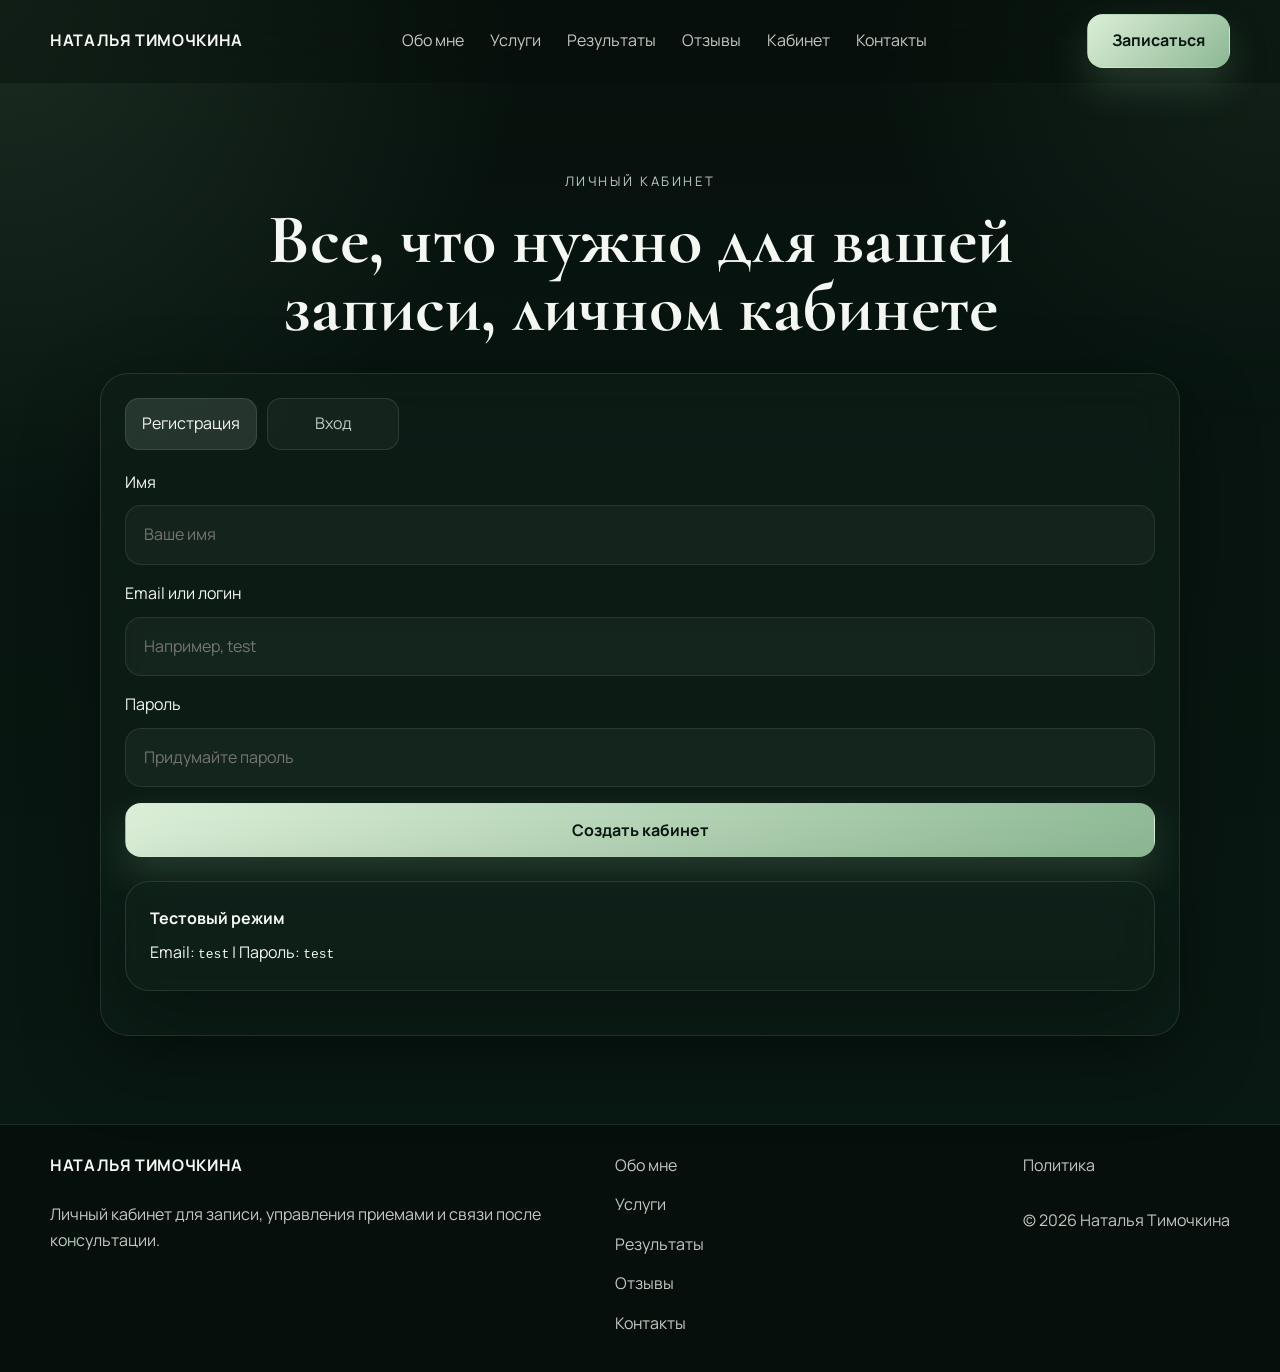
==== cabinet.html @ cf98fb64 "Add files via upload" ====
<!DOCTYPE html>
<html lang="ru">
<head>
  <meta charset="UTF-8">
  <meta name="viewport" content="width=device-width, initial-scale=1.0">
  <meta name="description" content="Личный кабинет Натальи Тимочкиной: запись, перенос, отмена приема и чат после записи.">
  <title>Личный кабинет | Наталья Тимочкина</title>
  <link rel="preconnect" href="https://fonts.googleapis.com">
  <link rel="preconnect" href="https://fonts.gstatic.com" crossorigin>
  <link href="https://fonts.googleapis.com/css2?family=Manrope:wght@400;500;600;700;800&family=Cormorant+Garamond:wght@500;600;700&display=swap" rel="stylesheet">
  <link rel="stylesheet" href="styles.css">
</head>
<body>
  <header class="site-header is-scrolled">
    <div class="container header-wrap">
      <a class="brand" href="index.html#hero">Наталья Тимочкина</a>
      <nav class="nav">
        <a href="index.html#about">Обо мне</a>
        <a href="index.html#services">Услуги</a>
        <a href="index.html#results">Результаты</a>
        <a href="index.html#reviews">Отзывы</a>
        <a href="cabinet.html">Кабинет</a>
        <a href="index.html#contacts">Контакты</a>
      </nav>
      <a class="btn btn-primary header-cta" href="index.html#contacts">Записаться</a>
    </div>
  </header>

  <main>
    <section class="section cabinet page-cabinet" id="cabinet">
      <div class="container">
        <div class="section-head reveal is-visible">
          <p class="eyebrow">Личный кабинет</p>
          <h1 class="policy-title">Все, что нужно для вашей записи, личном кабинете</h1>
        </div>

        <div class="cabinet-grid">
          <div class="portal-auth glass-card reveal is-visible" id="portal-auth">
            <div class="portal-tabs">
              <button class="portal-tab is-active" type="button" data-portal-tab="register">Регистрация</button>
              <button class="portal-tab" type="button" data-portal-tab="login">Вход</button>
            </div>

            <form class="portal-form" id="register-form">
              <label>
                <span>Имя</span>
                <input type="text" name="name" placeholder="Ваше имя" required>
              </label>
              <label>
                <span>Email или логин</span>
                <input type="text" name="email" placeholder="Например, test" required>
              </label>
              <label>
                <span>Пароль</span>
                <input type="password" name="password" placeholder="Придумайте пароль" required>
              </label>
              <button class="btn btn-primary" type="submit">Создать кабинет</button>
            </form>

            <form class="portal-form is-hidden" id="login-form">
              <label>
                <span>Email или логин</span>
                <input type="text" name="email" placeholder="Например, test" required>
              </label>
              <label>
                <span>Пароль</span>
                <input type="password" name="password" placeholder="Введите пароль" required>
              </label>
              <button class="btn btn-primary" type="submit">Войти</button>
            </form>

            <div class="about-note glass-card">
              <strong>Тестовый режим</strong>
              <span>Email: <code>test</code> | Пароль: <code>test</code></span>
            </div>

            <p class="form-status" id="portal-auth-status" aria-live="polite"></p>
          </div>

          <div class="portal-dashboard glass-card reveal is-visible is-hidden" id="portal-dashboard">
            <div class="portal-topbar">
              <div>
                <p class="eyebrow">Ваш профиль</p>
                <h3 id="portal-user-name">Клиент</h3>
                <p class="portal-user-email" id="portal-user-email"></p>
              </div>
              <button class="btn btn-secondary" type="button" id="portal-logout">Выйти</button>
            </div>

            <div class="portal-panels">
              <section class="portal-panel">
                <h3>Записаться на консультацию</h3>
                <form class="portal-form" id="booking-form">
                  <label>
                    <span>Формат</span>
                    <select name="service" required>
                      <option value="Первичная консультация">Первичная консультация</option>
                      <option value="Разбор анализов">Разбор анализов</option>
                      <option value="Повторный приём">Повторный приём</option>
                      <option value="Сопровождение">Сопровождение</option>
                    </select>
                  </label>
                  <label>
                    <span>Дата и время</span>
                    <input type="datetime-local" name="date" required>
                  </label>
                  <label>
                    <span>Комментарий</span>
                    <textarea name="notes" rows="4" placeholder="Уточните запрос или пожелания"></textarea>
                  </label>
                  <button class="btn btn-primary" type="submit">Записаться</button>
                </form>
                <p class="form-status" id="booking-status" aria-live="polite"></p>
              </section>

              <section class="portal-panel">
                <h3>Мои записи</h3>
                <div class="appointment-list" id="appointment-list">
                  <p class="portal-empty">Пока нет записей. После бронирования здесь появятся консультации и доступ к чату.</p>
                </div>
              </section>
            </div>

            <section class="portal-panel portal-chat">
              <div class="portal-chat-head">
                <div>
                  <h3>Чат с Натальей</h3>
                  <p class="portal-chat-note" id="chat-gate-note">Чат откроется после записи на консультацию или приём.</p>
                </div>
                <button class="btn btn-secondary" type="button" id="clear-system-notices">Очистить системные уведомления</button>
              </div>
              <div class="chat-log" id="chat-log">
                <p class="portal-empty">Здесь будет история сообщений после подтверждённой записи.</p>
              </div>
              <form class="chat-form" id="chat-form">
                <textarea name="message" rows="3" placeholder="Напишите сообщение Наталье" required></textarea>
                <button class="btn btn-primary" type="submit">Отправить</button>
              </form>
              <p class="form-status" id="chat-status" aria-live="polite"></p>
            </section>
          </div>
        </div>
      </div>
    </section>
  </main>

  <footer class="site-footer">
    <div class="container footer-wrap">
      <div>
        <a class="brand footer-brand" href="index.html#hero">Наталья Тимочкина</a>
        <p class="footer-copy">Личный кабинет для записи, управления приемами и связи после консультации.</p>
      </div>
      <nav class="footer-nav">
        <a href="index.html#about">Обо мне</a>
        <a href="index.html#services">Услуги</a>
        <a href="index.html#results">Результаты</a>
        <a href="index.html#reviews">Отзывы</a>
        <a href="index.html#contacts">Контакты</a>
      </nav>
      <div class="footer-meta">
        <a href="privacy.html">Политика</a>
        <p>© 2026 Наталья Тимочкина</p>
      </div>
    </div>
  </footer>

  <script src="script.js"></script>
</body>
</html>
---- styles.css ----
:root {
  --bg: #07110d;
  --bg-soft: #0d1b16;
  --panel: rgba(15, 33, 25, 0.62);
  --panel-strong: rgba(12, 28, 21, 0.85);
  --text: #f5f7f2;
  --muted: #bfcbc1;
  --line: rgba(209, 235, 215, 0.12);
  --accent: #9ec7a4;
  --accent-strong: #dcefd8;
  --shadow: 0 24px 80px rgba(0, 0, 0, 0.32);
  --radius: 24px;
  --radius-sm: 18px;
  --container: 1180px;
}

* {
  box-sizing: border-box;
}

html {
  scroll-behavior: smooth;
}

body {
  margin: 0;
  font-family: "Manrope", sans-serif;
  background:
    radial-gradient(circle at top left, rgba(117, 165, 125, 0.18), transparent 28%),
    radial-gradient(circle at top right, rgba(90, 128, 97, 0.15), transparent 22%),
    linear-gradient(180deg, #07110d 0%, #081510 35%, #091913 100%);
  color: var(--text);
  line-height: 1.6;
}

img {
  display: block;
  max-width: 100%;
}

a {
  color: inherit;
  text-decoration: none;
}

button,
input,
textarea {
  font: inherit;
}

.container {
  width: min(calc(100% - 32px), var(--container));
  margin: 0 auto;
}

.section {
  padding: 88px 0;
  position: relative;
}

.eyebrow {
  margin: 0 0 14px;
  color: var(--accent);
  font-size: 0.82rem;
  letter-spacing: 0.2em;
  text-transform: uppercase;
}

.section-head {
  max-width: 780px;
  margin-bottom: 36px;
}

.section h2,
.hero h1 {
  margin: 0;
  font-family: "Cormorant Garamond", serif;
  line-height: 0.94;
  letter-spacing: -0.03em;
}

.section h2 {
  font-size: clamp(2.3rem, 6vw, 4rem);
}

.policy-title {
  margin: 0;
  font-family: "Cormorant Garamond", serif;
  font-size: clamp(2.4rem, 7vw, 4.4rem);
  line-height: 0.96;
}

.page-cabinet {
  min-height: 100vh;
  display: flex;
  align-items: center;
}

.page-cabinet .container {
  width: min(calc(100% - 32px), 1240px);
}

.page-cabinet .section-head {
  margin: 0 auto 32px;
  text-align: center;
}

.site-header {
  position: sticky;
  top: 0;
  z-index: 50;
  padding: 14px 0;
  backdrop-filter: blur(18px);
  background: rgba(6, 15, 11, 0.42);
  border-bottom: 1px solid transparent;
  transition: background 0.3s ease, border-color 0.3s ease, box-shadow 0.3s ease;
}

.site-header.is-scrolled {
  background: rgba(7, 17, 13, 0.84);
  border-color: var(--line);
  box-shadow: 0 12px 32px rgba(0, 0, 0, 0.18);
}

.header-wrap {
  display: flex;
  align-items: center;
  justify-content: space-between;
  gap: 18px;
}

.brand {
  font-weight: 700;
  font-size: 1rem;
  letter-spacing: 0.04em;
  text-transform: uppercase;
}

.nav {
  display: none;
  align-items: center;
  gap: 26px;
}

.nav.is-open {
  position: absolute;
  top: calc(100% + 10px);
  left: 16px;
  right: 16px;
  display: grid;
  gap: 14px;
  padding: 18px;
  border-radius: 24px;
  border: 1px solid var(--line);
  background: rgba(7, 17, 13, 0.96);
  backdrop-filter: blur(18px);
  box-shadow: var(--shadow);
}

.nav a,
.footer-nav a {
  color: var(--muted);
  transition: color 0.25s ease;
}

.nav a:hover,
.footer-nav a:hover,
.contact-email:hover {
  color: var(--text);
}

.menu-toggle {
  width: 48px;
  height: 48px;
  display: inline-flex;
  flex-direction: column;
  justify-content: center;
  gap: 6px;
  border-radius: 14px;
  border: 1px solid var(--line);
  background: rgba(255, 255, 255, 0.04);
  color: var(--text);
}

.menu-toggle span {
  width: 18px;
  height: 2px;
  margin: 0 auto;
  background: currentColor;
  border-radius: 999px;
}

.header-cta {
  display: none;
}

.btn {
  display: inline-flex;
  align-items: center;
  justify-content: center;
  gap: 10px;
  min-height: 54px;
  padding: 0 24px;
  border-radius: 16px;
  border: 1px solid transparent;
  font-weight: 700;
  transition: transform 0.25s ease, box-shadow 0.25s ease, border-color 0.25s ease, background 0.25s ease;
}

.btn:hover {
  transform: translateY(-2px);
}

.btn-primary {
  background: linear-gradient(135deg, #dbeed7 0%, #8db894 100%);
  color: #0a1610;
  box-shadow: 0 18px 38px rgba(136, 182, 143, 0.22);
}

.btn-primary:hover {
  box-shadow: 0 20px 48px rgba(136, 182, 143, 0.32);
}

.btn-secondary {
  background: rgba(255, 255, 255, 0.04);
  border-color: var(--line);
  color: var(--text);
}

.btn-secondary:hover {
  background: rgba(255, 255, 255, 0.08);
}

.glass-card,
.service-card,
.step-card,
.contact-form,
.inline-cta,
.solution-banner {
  border: 1px solid var(--line);
  background: var(--panel);
  backdrop-filter: blur(22px);
  box-shadow: var(--shadow);
}

.hero {
  position: relative;
  min-height: 100svh;
  display: flex;
  align-items: center;
  overflow: clip;
}

.hero-bg {
  position: absolute;
  inset: 0;
  background:
    linear-gradient(180deg, rgba(5, 11, 8, 0.35) 0%, rgba(5, 11, 8, 0.74) 70%, rgba(5, 11, 8, 0.9) 100%),
    url("https://images.unsplash.com/photo-1490645935967-10de6ba17061?auto=format&fit=crop&w=1600&q=80") center/cover no-repeat;
  filter: blur(2px);
  transform: scale(1.04);
}

.hero-content {
  position: relative;
  z-index: 1;
  padding: 120px 0 80px;
}

.hero-copy {
  max-width: 760px;
}

.hero h1 {
  font-size: clamp(3.2rem, 10vw, 6.8rem);
  margin-bottom: 22px;
}

.hero-text {
  max-width: 640px;
  color: var(--muted);
  font-size: 1.04rem;
  margin-bottom: 28px;
}

.hero-actions {
  display: flex;
  flex-direction: column;
  gap: 14px;
  margin-bottom: 26px;
}

.hero-points {
  list-style: none;
  padding: 0;
  margin: 0;
  display: grid;
  gap: 10px;
  color: var(--accent-strong);
}

.hero-points li::before {
  content: "•";
  color: var(--accent);
  margin-right: 10px;
}

.problem-grid,
.services-grid,
.results-grid,
.process-grid,
.reviews-grid {
  display: grid;
  gap: 18px;
}

.problem-grid {
  grid-template-columns: repeat(1, minmax(0, 1fr));
}

.glass-card,
.service-card,
.step-card,
.review-card,
.result-card {
  border-radius: var(--radius);
  padding: 24px;
}

.problem-grid h3,
.service-card h3,
.result-card h3,
.step-card h3 {
  margin-top: 0;
  margin-bottom: 10px;
  font-size: 1.2rem;
}

.solution-banner,
.inline-cta {
  margin-top: 24px;
  padding: 24px;
  border-radius: var(--radius);
  display: grid;
  gap: 18px;
}

.about-grid,
.cabinet-grid,
.contacts-grid {
  display: grid;
  gap: 24px;
  align-items: center;
}

.about-photo img {
  min-height: 420px;
  object-fit: cover;
  border-radius: calc(var(--radius) + 6px);
  box-shadow: var(--shadow);
}

.about-note {
  margin-top: 24px;
  display: grid;
  gap: 8px;
}

.services-grid .service-card {
  display: grid;
  gap: 18px;
}

.service-card,
.step-card {
  background: linear-gradient(180deg, rgba(17, 36, 28, 0.86), rgba(10, 23, 18, 0.72));
}

.result-label,
.step-card span {
  display: inline-flex;
  margin-bottom: 14px;
  color: var(--accent);
  letter-spacing: 0.14em;
  text-transform: uppercase;
  font-size: 0.82rem;
}

.step-card span {
  width: 48px;
  height: 48px;
  align-items: center;
  justify-content: center;
  border-radius: 14px;
  border: 1px solid var(--line);
  background: rgba(255, 255, 255, 0.04);
}

.review-card {
  border: 1px solid var(--line);
  background: rgba(16, 35, 27, 0.72);
  border-radius: var(--radius);
  box-shadow: var(--shadow);
}

.review-card p {
  margin-top: 0;
  color: var(--accent-strong);
}

.contact-actions {
  display: flex;
  flex-wrap: wrap;
  gap: 14px;
  margin: 28px 0 18px;
}

.contact-email {
  color: var(--accent-strong);
}

.contact-form {
  border-radius: calc(var(--radius) + 4px);
  padding: 24px;
  display: grid;
  gap: 18px;
}

.contact-form label {
  display: grid;
  gap: 10px;
}

.portal-auth,
.portal-dashboard,
.portal-panel {
  border-radius: calc(var(--radius) + 4px);
  padding: 24px;
}

.cabinet-grid {
  max-width: 1080px;
  margin: 0 auto;
}

.portal-dashboard {
  display: grid;
  gap: 24px;
}

.portal-auth {
  max-width: 100px;
  margin: 0 auto;
}

.portal-tabs {
  display: inline-grid;
  grid-template-columns: repeat(2, minmax(0, 1fr));
  gap: 10px;
  margin-bottom: 20px;
}

.portal-tab {
  border: 1px solid var(--line);
  border-radius: 14px;
  background: rgba(255, 255, 255, 0.04);
  color: var(--muted);
  padding: 12px 16px;
}

.portal-tab.is-active {
  background: rgba(220, 239, 216, 0.12);
  color: var(--text);
}

.portal-form,
.chat-form {
  display: grid;
  gap: 16px;
}

.portal-form label,
.chat-form label {
  display: grid;
  gap: 10px;
}

.portal-form input,
.portal-form textarea,
.portal-form select,
.chat-form textarea {
  width: 100%;
  border: 1px solid rgba(215, 233, 220, 0.1);
  border-radius: 16px;
  background: rgba(255, 255, 255, 0.04);
  color: var(--text);
  padding: 16px 18px;
  outline: none;
}

.portal-form select,
.portal-form select option {
  background: #0d1b16;
  color: var(--text);
}

.chat-form textarea {
  min-height: 120px;
  max-height: 120px;
  resize: none;
}

.portal-chat {
  min-height: 520px;
}

.chat-log {
  min-height: 0;
}

.portal-topbar,
.portal-chat-head,
.appointment-card-head,
.appointment-card-actions {
  display: flex;
  flex-wrap: wrap;
  justify-content: space-between;
  gap: 14px;
  align-items: center;
}

.portal-user-email,
.portal-chat-note,
.appointment-meta,
.portal-empty {
  color: var(--muted);
}

.portal-panels {
  display: grid;
  gap: 20px;
}

.portal-panel {
  border: 1px solid var(--line);
  background: rgba(255, 255, 255, 0.03);
}

.appointment-list,
.chat-log {
  display: grid;
  gap: 14px;
}

.appointment-card,
.chat-message {
  border: 1px solid var(--line);
  border-radius: 18px;
  padding: 18px;
  background: rgba(8, 19, 15, 0.72);
}

.chat-message {
  align-self: start;
}


.appointment-status {
  display: inline-flex;
  align-items: center;
  justify-content: center;
  min-height: 36px;
  padding: 0 12px;
  border-radius: 999px;
  background: rgba(220, 239, 216, 0.1);
  color: var(--accent-strong);
  font-size: 0.82rem;
  letter-spacing: 0.08em;
  text-transform: uppercase;
}

.appointment-status.is-cancelled {
  background: rgba(255, 143, 143, 0.1);
  color: #ffb8b8;
}

.appointment-card-actions .btn {
  min-height: 44px;
  padding: 0 18px;
}

.chat-message strong {
  display: block;
  margin-bottom: 6px;
}

.chat-message time {
  display: block;
  margin-top: 10px;
  color: var(--muted);
  font-size: 0.86rem;
}

.is-hidden {
  display: none !important;
}

.contact-form span,
.form-status,
.form-note,
.footer-copy,
.footer-meta,
.section p,
.review-card strong {
  color: var(--muted);
}

.form-status {
  min-height: 24px;
  margin: -4px 0 0;
}

#booking-status {
  margin-top: 8px;
}

.form-status.is-success {
  color: var(--accent-strong);
}

.form-status.is-error {
  color: #ffb3b3;
}

.portal-entry-note {
  margin: -6px 0 0;
  color: var(--muted);
}

.portal-entry-note a {
  color: var(--accent-strong);
}

.contact-form input,
.contact-form textarea {
  width: 100%;
  border: 1px solid rgba(215, 233, 220, 0.1);
  border-radius: 16px;
  background: rgba(255, 255, 255, 0.04);
  color: var(--text);
  padding: 16px 18px;
  outline: none;
  transition: border-color 0.25s ease, background 0.25s ease;
}

.contact-form input:focus,
.contact-form textarea:focus {
  border-color: rgba(158, 199, 164, 0.6);
  background: rgba(255, 255, 255, 0.06);
}

.site-footer {
  padding: 28px 0 36px;
  border-top: 1px solid var(--line);
  background: rgba(4, 10, 8, 0.64);
}

.footer-wrap,
.footer-nav,
.footer-meta {
  display: grid;
  gap: 14px;
}

.footer-brand {
  display: inline-block;
  margin-bottom: 8px;
}

.reveal {
  opacity: 0;
  transform: translateY(34px);
  transition: opacity 0.8s ease, transform 0.8s ease;
}

.reveal.is-visible {
  opacity: 1;
  transform: translateY(0);
}

@media (min-width: 720px) {
  .hero-actions,
  .solution-banner,
  .inline-cta {
    grid-auto-flow: column;
    justify-content: start;
    align-items: center;
  }

  .problem-grid,
  .results-grid,
  .reviews-grid {
    grid-template-columns: repeat(2, minmax(0, 1fr));
  }

  .services-grid {
    grid-template-columns: repeat(2, minmax(0, 1fr));
  }

  .process-grid {
    grid-template-columns: repeat(2, minmax(0, 1fr));
  }

  .footer-wrap {
    grid-template-columns: 1.4fr 1fr auto;
    align-items: start;
  }
}

@media (min-width: 960px) {
  .nav {
    display: flex;
  }

  .menu-toggle {
    display: none;
  }

  .header-cta {
    display: inline-flex;
  }

  .problem-grid {
    grid-template-columns: repeat(5, minmax(0, 1fr));
  }

  .about-grid,
  .cabinet-grid,
  .contacts-grid {
    grid-template-columns: 0.95fr 1.05fr;
  }

  .results-grid,
  .reviews-grid,
  .process-grid {
    grid-template-columns: repeat(3, minmax(0, 1fr));
  }

  .portal-panels {
    grid-template-columns: repeat(2, minmax(0, 1fr));
  }

  .page-cabinet .cabinet-grid {
    grid-template-columns: 1fr;
  }

  .page-cabinet .portal-auth,
  .page-cabinet .portal-dashboard {
    width: 100%;
    max-width: 1080px;
    margin: 0 auto;
  }
}
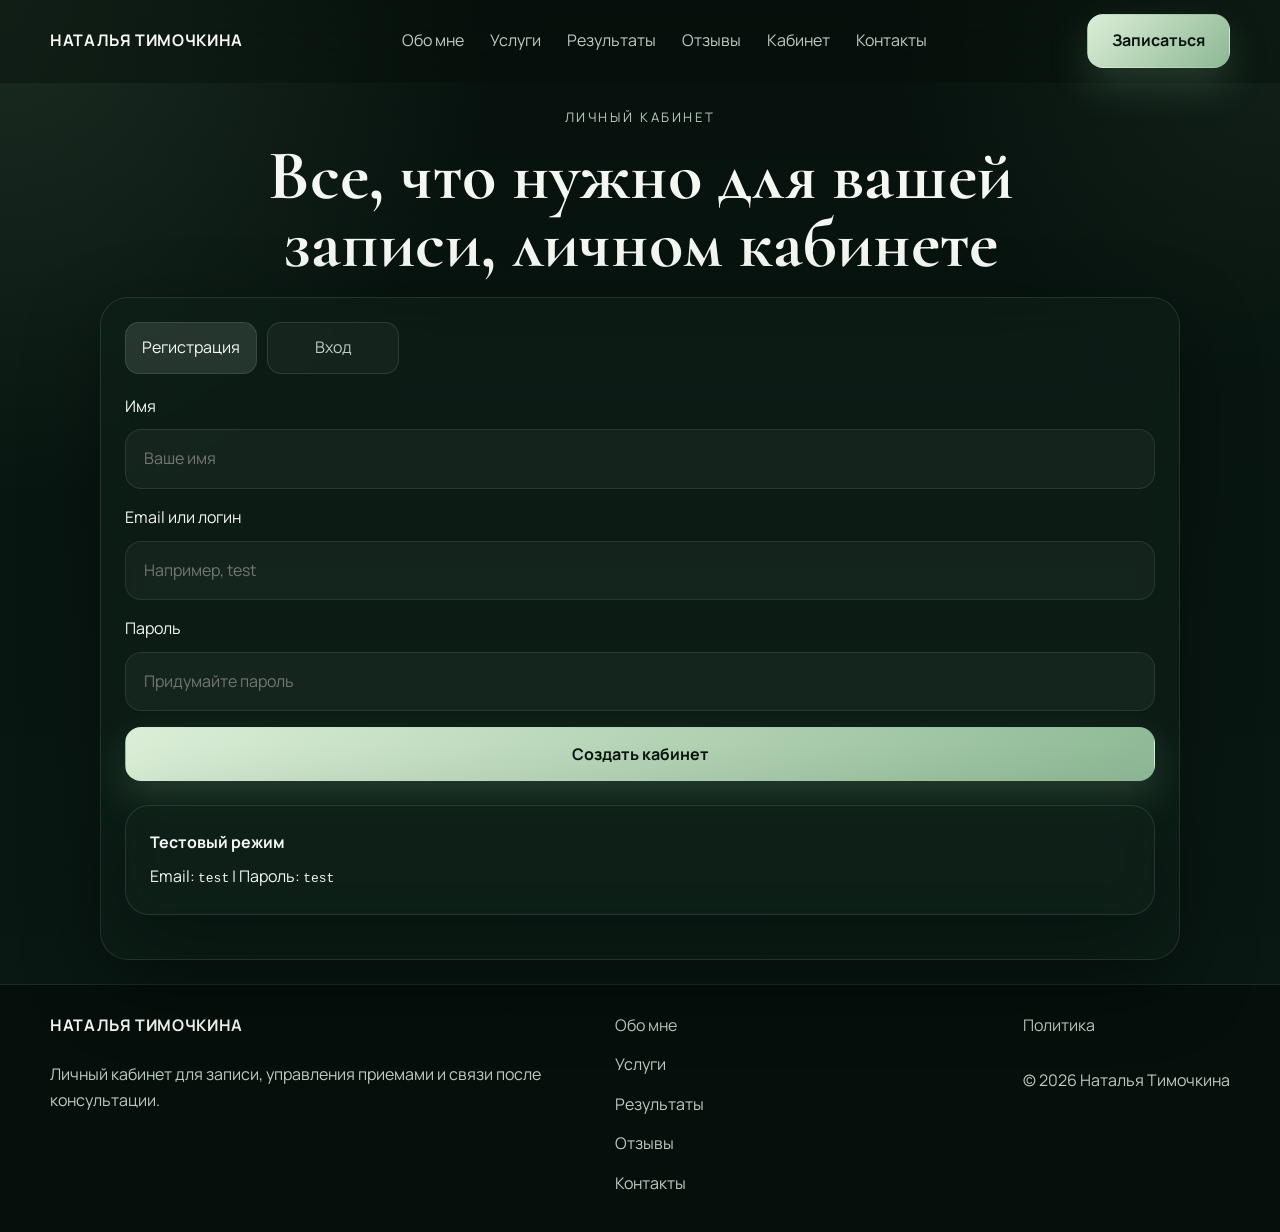
==== commit 12a7430d: "Add files via upload" ====
--- a/cabinet.html
+++ b/cabinet.html
@@ -101,8 +101,12 @@
                     </select>
                   </label>
                   <label>
-                    <span>Дата и время</span>
-                    <input type="datetime-local" name="date" required>
+                    <span>Дата</span>
+                    <input type="date" name="bookingDate" required>
+                  </label>
+                  <label>
+                    <span>Время</span>
+                    <input type="time" name="bookingTime" min="10:00" max="18:00" step="1800" required>
                   </label>
                   <label>
                     <span>Комментарий</span>
@@ -127,7 +131,11 @@
                   <h3>Чат с Натальей</h3>
                   <p class="portal-chat-note" id="chat-gate-note">Чат откроется после записи на консультацию или приём.</p>
                 </div>
-                <button class="btn btn-secondary" type="button" id="clear-system-notices">Очистить системные уведомления</button>
+                <button class="icon-button" type="button" id="clear-system-notices" aria-label="Очистить системные уведомления" title="Очистить системные уведомления">
+                  <svg viewBox="0 0 24 24" aria-hidden="true">
+                    <path d="M9 3h6l1 2h4v2H4V5h4l1-2zm1 6h2v8h-2V9zm4 0h2v8h-2V9zM7 9h2v8H7V9zm1 11h8a2 2 0 0 0 2-2V8H6v10a2 2 0 0 0 2 2z"></path>
+                  </svg>
+                </button>
               </div>
               <div class="chat-log" id="chat-log">
                 <p class="portal-empty">Здесь будет история сообщений после подтверждённой записи.</p>
--- a/styles.css
+++ b/styles.css
@@ -95,6 +95,7 @@
   min-height: 100vh;
   display: flex;
   align-items: center;
+  padding: 24px 0;
 }
 
 .page-cabinet .container {
@@ -102,7 +103,7 @@
 }
 
 .page-cabinet .section-head {
-  margin: 0 auto 32px;
+  margin: 0 auto 20px;
   text-align: center;
 }
 
@@ -442,16 +443,21 @@
 .cabinet-grid {
   max-width: 1080px;
   margin: 0 auto;
+  width: 100%;
 }
 
 .portal-dashboard {
   display: grid;
-  gap: 24px;
+  gap: 18px;
+  width: 100%;
+  min-width: 0;
 }
 
 .portal-auth {
-  max-width: 100px;
+  max-width: 460px;
   margin: 0 auto;
+  width: 100%;
+  min-width: 0;
 }
 
 .portal-tabs {
@@ -472,6 +478,32 @@
 .portal-tab.is-active {
   background: rgba(220, 239, 216, 0.12);
   color: var(--text);
+}
+
+.icon-button {
+  width: 46px;
+  height: 46px;
+  display: inline-flex;
+  align-items: center;
+  justify-content: center;
+  border-radius: 14px;
+  border: 1px solid var(--line);
+  background: rgba(255, 255, 255, 0.04);
+  color: var(--muted);
+  cursor: pointer;
+  transition: transform 0.25s ease, background 0.25s ease, color 0.25s ease, border-color 0.25s ease;
+}
+
+.icon-button:hover {
+  transform: translateY(-2px);
+  background: rgba(255, 255, 255, 0.08);
+  color: var(--text);
+}
+
+.icon-button svg {
+  width: 20px;
+  height: 20px;
+  fill: currentColor;
 }
 
 .portal-form,
@@ -513,10 +545,13 @@
 
 .portal-chat {
   min-height: 520px;
+  padding-top: 18px;
 }
 
 .chat-log {
   min-height: 0;
+  margin: 10px 0 14px;
+  padding: 8px 0;
 }
 
 .portal-topbar,
@@ -539,30 +574,50 @@
 
 .portal-panels {
   display: grid;
-  gap: 20px;
+  gap: 16px;
+  width: 100%;
+  min-width: 0;
 }
 
 .portal-panel {
   border: 1px solid var(--line);
   background: rgba(255, 255, 255, 0.03);
+  min-width: 0;
 }
 
 .appointment-list,
 .chat-log {
   display: grid;
-  gap: 14px;
+  gap: 10px;
+  min-width: 0;
 }
 
 .appointment-card,
 .chat-message {
   border: 1px solid var(--line);
   border-radius: 18px;
-  padding: 18px;
+  padding: 16px;
   background: rgba(8, 19, 15, 0.72);
 }
 
 .chat-message {
   align-self: start;
+  min-width: 0;
+  max-width: min(88%, 680px);
+  border-radius: 20px;
+  box-shadow: 0 12px 24px rgba(0, 0, 0, 0.14);
+}
+
+.chat-message.is-incoming {
+  justify-self: start;
+  border-top-left-radius: 8px;
+  background: rgba(255, 255, 255, 0.05);
+}
+
+.chat-message.is-own {
+  justify-self: end;
+  border-top-right-radius: 8px;
+  background: linear-gradient(135deg, rgba(219, 238, 215, 0.18), rgba(141, 184, 148, 0.14));
 }
 
 
@@ -593,13 +648,15 @@
 .chat-message strong {
   display: block;
   margin-bottom: 6px;
+  font-size: 0.92rem;
 }
 
 .chat-message time {
   display: block;
-  margin-top: 10px;
+  margin-top: 8px;
   color: var(--muted);
-  font-size: 0.86rem;
+  font-size: 0.8rem;
+  text-align: right;
 }
 
 .is-hidden {
@@ -640,6 +697,136 @@
 
 .portal-entry-note a {
   color: var(--accent-strong);
+}
+
+@media (max-width: 719px) {
+  .page-cabinet {
+    min-height: auto;
+    align-items: stretch;
+    padding: 56px 0 16px;
+  }
+
+  .page-cabinet .section {
+    padding: 24px 0;
+  }
+
+  .page-cabinet .section-head {
+    margin-bottom: 16px;
+  }
+
+  .page-cabinet .eyebrow {
+    font-size: 0.72rem;
+    letter-spacing: 0.16em;
+  }
+
+  .page-cabinet .policy-title {
+    font-size: clamp(2rem, 9vw, 2.8rem);
+    line-height: 1;
+  }
+
+  .cabinet-grid,
+  .portal-dashboard,
+  .portal-panels,
+  .portal-auth {
+    grid-template-columns: 1fr;
+    width: 100%;
+  }
+
+  .portal-auth,
+  .portal-dashboard,
+  .portal-panel {
+    padding: 16px;
+  }
+
+  .portal-auth,
+  .portal-dashboard {
+    border-radius: 22px;
+  }
+
+  .portal-tabs {
+    width: 100%;
+    margin-bottom: 16px;
+  }
+
+  .portal-tab {
+    min-height: 48px;
+    padding: 10px 12px;
+    font-size: 0.95rem;
+  }
+
+  .portal-form,
+  .chat-form {
+    gap: 12px;
+  }
+
+  .portal-form input,
+  .portal-form textarea,
+  .portal-form select,
+  .chat-form textarea {
+    padding: 12px 14px;
+    border-radius: 14px;
+  }
+
+  .portal-topbar,
+  .portal-chat-head,
+  .appointment-card-head,
+  .appointment-card-actions {
+    align-items: stretch;
+    flex-direction: column;
+  }
+
+  .portal-topbar {
+    align-items: flex-start;
+  }
+
+  .portal-topbar .btn,
+  .portal-chat-head .btn,
+  .appointment-card-actions .btn {
+    width: 100%;
+  }
+
+  .portal-chat-head .icon-button {
+    width: 44px;
+    height: 44px;
+  }
+
+  .portal-panel h3,
+  .portal-topbar h3 {
+    margin-bottom: 6px;
+    font-size: 1.15rem;
+  }
+
+  .appointment-card,
+  .chat-message {
+    padding: 14px;
+    border-radius: 16px;
+  }
+
+  .appointment-status {
+    width: 100%;
+    justify-content: center;
+  }
+
+  .portal-chat {
+    min-height: auto;
+  }
+
+  .chat-form textarea {
+    min-height: 92px;
+    max-height: 92px;
+  }
+
+  .chat-log {
+    gap: 8px;
+  }
+
+  .chat-message {
+    max-width: 92%;
+  }
+
+  .site-footer {
+    padding-bottom: 28px;
+  }
 }
 
 .contact-form input,
